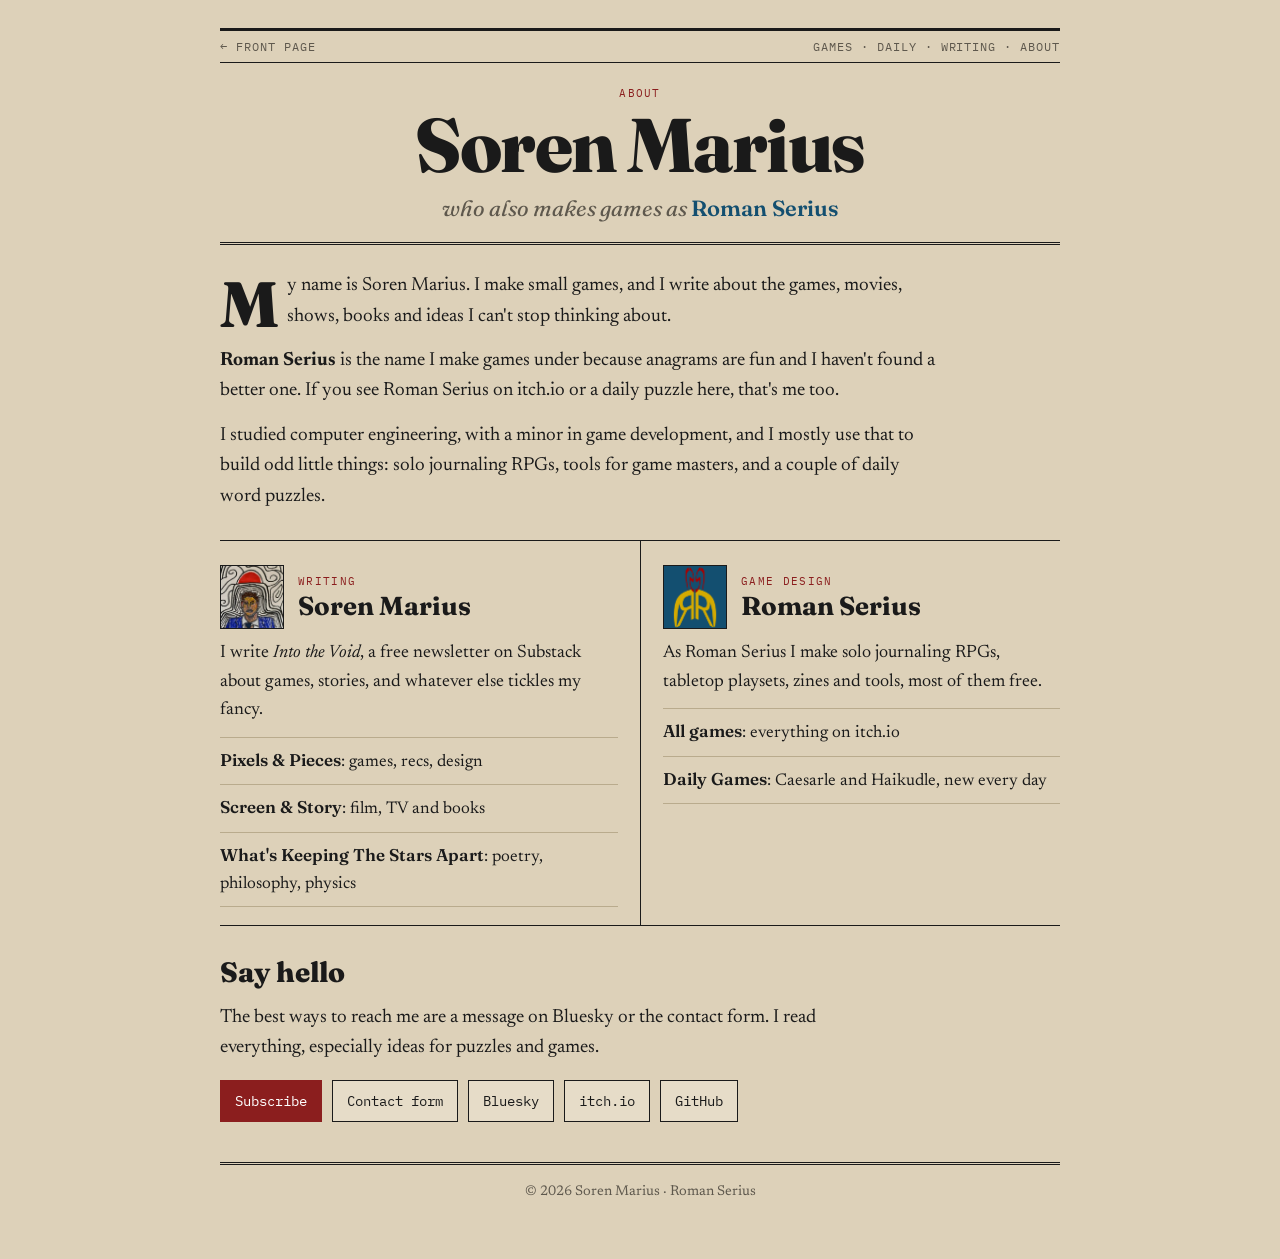
==== about/index.html @ 3c397c4f "Update about, and games pages" ====
<!doctype html>
<html lang="en">
<head>
<meta charset="utf-8">
<meta name="viewport" content="width=device-width, initial-scale=1">
<title>About · Soren Marius / Roman Serius</title>
<link rel="canonical" href="https://romanserius.com/about/">
<meta name="description" content="Soren Marius writes about games, film, books and why things work. Roman Serius is the name he makes games under.">
<meta property="og:type" content="profile">
<meta property="og:title" content="About Soren Marius / Roman Serius">
<meta property="og:description" content="Soren Marius writes. Roman Serius makes games. Same person, two hats.">
<meta property="og:url" content="https://romanserius.com/about/">
<meta property="og:image" content="https://romanserius.com/images/soren-marius-portrait.jpg">
<link rel="icon" href="/images/roman-serius-monogram.png">
<link rel="preconnect" href="https://fonts.googleapis.com">
<link rel="preconnect" href="https://fonts.gstatic.com" crossorigin>
<link href="https://fonts.googleapis.com/css2?family=Fraunces:opsz,wght@9..144,400;9..144,600;9..144,800&family=Newsreader:ital,opsz,wght@0,6..72,400;1,6..72,400&family=IBM+Plex+Mono:wght@400;500&display=swap" rel="stylesheet">
<style>
  /* Same newsprint palette as the front page */
  :root{
    --paper:#DDD1B9; --paper-2:#E6DCC8; --ink:#1A1A1A; --muted:#5E584D;
    --rule:#B9AB8D; --red:#8B1E1E; --blue:#134F70; --gold:#D4A800;
  }
  *{box-sizing:border-box}
  html{-webkit-text-size-adjust:100%}
  body{margin:0;background:var(--paper);color:var(--ink);
    font-family:"Newsreader",Georgia,serif;font-size:19px;line-height:1.6}
  a{color:inherit;text-decoration-color:var(--red);text-underline-offset:3px}
  a:hover{color:var(--red)}
  .wrap{max-width:880px;margin:0 auto;padding:28px 20px 56px}

  .dateline{display:flex;justify-content:space-between;gap:12px;flex-wrap:wrap;
    font-family:"IBM Plex Mono",monospace;font-size:12px;letter-spacing:.08em;
    text-transform:uppercase;color:var(--muted);
    border-top:3px solid var(--ink);border-bottom:1px solid var(--ink);padding:6px 0}
  .dateline a{text-decoration:none}
  .mast{text-align:center;padding:22px 0 16px;border-bottom:3px double var(--ink)}
  .mast .kicker{margin:0 0 6px}
  .mast h1{font-family:"Fraunces",Georgia,serif;font-weight:800;font-size:clamp(40px,8vw,76px);
    line-height:.95;margin:0;letter-spacing:-.02em}
  .mast .aka{font-family:"Fraunces",serif;font-style:italic;font-size:clamp(18px,3vw,22px);margin:10px 0 0;color:var(--muted)}
  .mast .aka b{color:var(--blue);font-style:normal;font-weight:600}

  .kicker{font-family:"IBM Plex Mono",monospace;font-size:11px;letter-spacing:.12em;text-transform:uppercase;color:var(--red);margin:0 0 4px}

  .lede{padding:26px 0 14px;border-bottom:1px solid var(--ink)}
  .lede p{margin:0 0 14px;max-width:720px}
  .lede p:first-of-type::first-letter{font-family:"Fraunces",serif;font-weight:800;float:left;font-size:64px;line-height:.85;padding:6px 8px 0 0}

  .hats{display:grid;grid-template-columns:1fr 1fr;border-bottom:1px solid var(--ink)}
  .hat{padding:24px 22px 18px 0}
  .hat + .hat{padding:24px 0 18px 22px;border-left:1px solid var(--ink)}
  .hat .head{display:flex;gap:14px;align-items:center;margin-bottom:10px}
  .hat .head .kicker{font-size:11px;margin:0 0 2px}
  .hat .head img{width:64px;height:64px;object-fit:cover;border:1px solid var(--ink);flex:none}
  .hat h2{font-family:"Fraunces",serif;font-size:26px;margin:0;line-height:1.1}
  .hat p{margin:0 0 12px;font-size:18px}
  .hat ul{margin:0;padding:0;list-style:none}
  .hat li{border-top:1px solid var(--rule);padding:8px 0;font-size:17px}
  .hat li:last-child{border-bottom:1px solid var(--rule)}
  .hat li a{text-decoration:none;font-family:"Fraunces",serif;font-weight:600}
  .hat li a:hover{text-decoration:underline}

  .contact{padding:24px 0 6px}
  .contact h2{font-family:"Fraunces",serif;font-size:28px;margin:0 0 8px;font-weight:800}
  .contact p{margin:0 0 16px;max-width:620px}
  .btns{display:flex;flex-wrap:wrap;gap:10px}
  .btn{font-family:"IBM Plex Mono",monospace;font-size:14px;text-decoration:none;
    border:1px solid var(--ink);padding:9px 14px;background:var(--paper-2);color:var(--ink)}
  .btn:hover,.btn:focus-visible{background:var(--ink);color:var(--paper)}
  .btn.primary{background:var(--red);color:#fff;border-color:var(--red)}
  .btn.primary:hover{background:var(--ink);border-color:var(--ink)}

  footer{text-align:center;color:var(--muted);font-size:14px;margin-top:34px;border-top:3px double var(--ink);padding-top:16px}
  :focus-visible{outline:2px solid var(--red);outline-offset:2px}

  @media (max-width:700px){
    body{font-size:18px}
    .hats{grid-template-columns:1fr}
    .hat,.hat + .hat{padding:22px 0 16px;border-left:0}
    .hat + .hat{border-top:1px solid var(--ink)}
  }
</style>
<script data-goatcounter="https://roman-serius.goatcounter.com/count" async src="//gc.zgo.at/count.js"></script>
</head>
<body>
<div class="wrap">

  <div class="dateline">
    <span><a href="/">← Front page</a></span>
    <span><a href="/games/">Games</a> · <a href="/daily-games/">Daily</a> · <a href="https://intothevoidpress.substack.com">Writing</a> · About</span>
  </div>

  <header class="mast">
    <p class="kicker">About</p>
    <h1>Soren Marius</h1>
    <p class="aka">who also makes games as <b>Roman Serius</b></p>
  </header>

  <section class="lede" aria-label="Introduction">
    <div>
      <p>My name is Soren Marius. I make small games, and I write about the games, movies, shows, books and ideas I can't stop thinking about.</p>
      <p><b>Roman Serius</b> is the name I make games under because anagrams are fun and I haven't found a better one. If you see Roman Serius on itch.io or a daily puzzle here, that's me too.</p>
      <p>I studied computer engineering, with a minor in game development, and I mostly use that to build odd little things: solo journaling RPGs, tools for game masters, and a couple of daily word puzzles.</p>
    </div>
  </section>

  <section class="hats" aria-label="Two names">
    <div class="hat">
      <div class="head">
        <img src="/images/soren-marius-portrait.jpg" alt="Hand-drawn marker portrait of Soren Marius">
        <div><p class="kicker">Writing</p><h2>Soren Marius</h2></div>
      </div>
      <p>I write <i>Into the Void</i>, a free newsletter on Substack about games, stories, and whatever else tickles my fancy.</p>
      <ul>
        <li><a href="https://intothevoidpress.substack.com/s/pixels-and-pieces">Pixels &amp; Pieces</a>: games, recs, design</li>
        <li><a href="https://intothevoidpress.substack.com/s/screen-and-story">Screen &amp; Story</a>: film, TV and books</li>
        <li><a href="https://intothevoidpress.substack.com/s/whats-keeping-the-stars-apart">What's Keeping The Stars Apart</a>: poetry, philosophy, physics</li>
      </ul>
    </div>
    <div class="hat">
      <div class="head">
        <img src="/images/roman-serius-monogram.png" alt="">
        <div><p class="kicker">Game design</p><h2>Roman Serius</h2></div>
      </div>
      <p>As Roman Serius I make solo journaling RPGs, tabletop playsets, zines and tools, most of them free.</p>
      <ul>
        <li><a href="/games/">All games</a>: everything on itch.io</li>
        <li><a href="/daily-games/">Daily Games</a>: Caesarle and Haikudle, new every day</li>
      </ul>
    </div>
  </section>

  <section class="contact" aria-labelledby="contact">
    <h2 id="contact">Say hello</h2>
    <p>The best ways to reach me are a message on Bluesky or the contact form. I read everything, especially ideas for puzzles and games.</p>
    <div class="btns">
      <a class="btn primary" href="https://intothevoidpress.substack.com/subscribe">Subscribe</a>
      <a class="btn" href="/daily-games/contact/">Contact form</a>
      <a class="btn" href="https://bsky.app/profile/romanserius.com">Bluesky</a>
      <a class="btn" href="https://roman-serius.itch.io">itch.io</a>
      <a class="btn" href="https://github.com/Roman-Serius">GitHub</a>
    </div>
  </section>

  <footer>© 2026 Soren Marius · Roman Serius</footer>
</div>
</body>
</html>
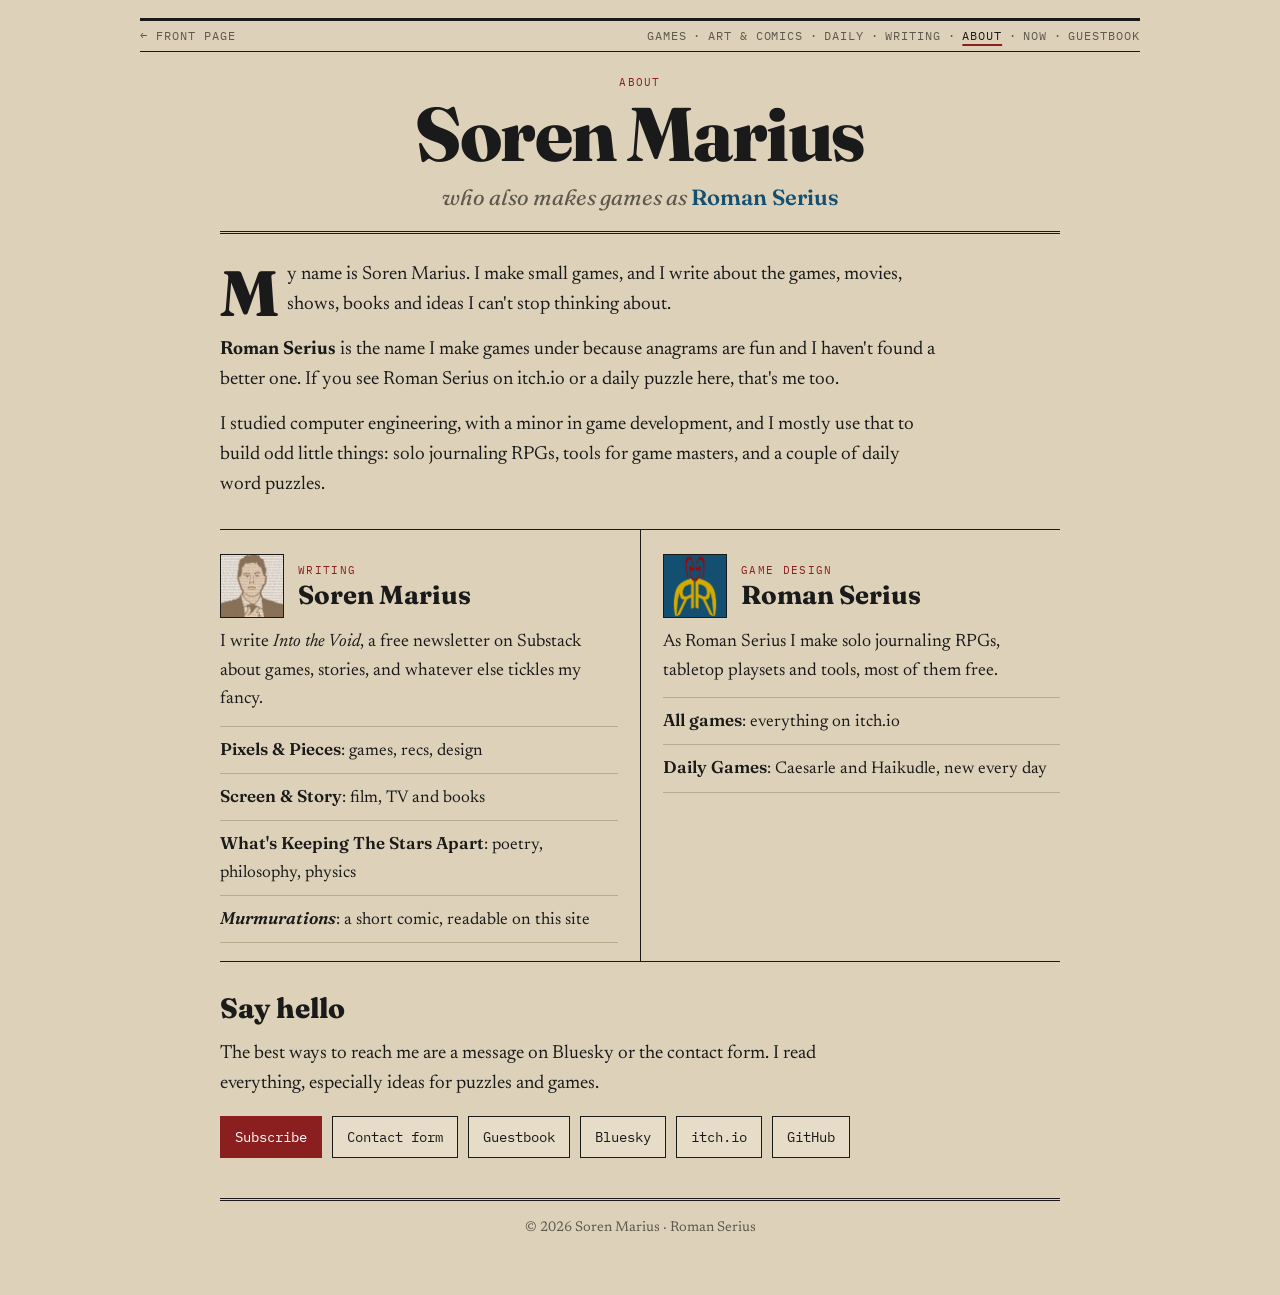
==== commit cd5a2f2b: "newspaper overhaul" ====
--- a/about/index.html
+++ b/about/index.html
@@ -10,8 +10,11 @@
 <meta property="og:title" content="About Soren Marius / Roman Serius">
 <meta property="og:description" content="Soren Marius writes. Roman Serius makes games. Same person, two hats.">
 <meta property="og:url" content="https://romanserius.com/about/">
-<meta property="og:image" content="https://romanserius.com/images/soren-marius-portrait.jpg">
+<meta property="og:image" content="https://romanserius.com/images/soren-logo-og.jpg">
+<meta property="og:image:width" content="1200">
+<meta property="og:image:height" content="630">
 <link rel="icon" href="/images/roman-serius-monogram.png">
+<link rel="stylesheet" href="/assets/dateline.css">
 <link rel="preconnect" href="https://fonts.googleapis.com">
 <link rel="preconnect" href="https://fonts.gstatic.com" crossorigin>
 <link href="https://fonts.googleapis.com/css2?family=Fraunces:opsz,wght@9..144,400;9..144,600;9..144,800&family=Newsreader:ital,opsz,wght@0,6..72,400;1,6..72,400&family=IBM+Plex+Mono:wght@400;500&display=swap" rel="stylesheet">
@@ -27,13 +30,8 @@
     font-family:"Newsreader",Georgia,serif;font-size:19px;line-height:1.6}
   a{color:inherit;text-decoration-color:var(--red);text-underline-offset:3px}
   a:hover{color:var(--red)}
-  .wrap{max-width:880px;margin:0 auto;padding:28px 20px 56px}
+  .wrap{max-width:880px;margin:0 auto;padding:0 20px 56px}
 
-  .dateline{display:flex;justify-content:space-between;gap:12px;flex-wrap:wrap;
-    font-family:"IBM Plex Mono",monospace;font-size:12px;letter-spacing:.08em;
-    text-transform:uppercase;color:var(--muted);
-    border-top:3px solid var(--ink);border-bottom:1px solid var(--ink);padding:6px 0}
-  .dateline a{text-decoration:none}
   .mast{text-align:center;padding:22px 0 16px;border-bottom:3px double var(--ink)}
   .mast .kicker{margin:0 0 6px}
   .mast h1{font-family:"Fraunces",Georgia,serif;font-weight:800;font-size:clamp(40px,8vw,76px);
@@ -84,12 +82,22 @@
 <script data-goatcounter="https://roman-serius.goatcounter.com/count" async src="//gc.zgo.at/count.js"></script>
 </head>
 <body>
+<header class="dateline-bar">
+  <div class="dateline">
+    <a class="dl-home" href="/">← Front page</a>
+    <nav class="site-nav" aria-label="Site">
+      <a href="/games/">Games</a>
+      <a href="/art-and-comics/">Art &amp; Comics</a>
+      <a href="/daily-games/">Daily</a>
+      <a href="https://intothevoidpress.substack.com">Writing</a>
+      <a href="/about/" aria-current="page">About</a>
+      <a href="/now/">Now</a>
+      <a href="/guestbook/">Guestbook</a>
+    </nav>
+  </div>
+</header>
 <div class="wrap">
 
-  <div class="dateline">
-    <span><a href="/">← Front page</a></span>
-    <span><a href="/games/">Games</a> · <a href="/daily-games/">Daily</a> · <a href="https://intothevoidpress.substack.com">Writing</a> · About</span>
-  </div>
 
   <header class="mast">
     <p class="kicker">About</p>
@@ -108,7 +116,7 @@
   <section class="hats" aria-label="Two names">
     <div class="hat">
       <div class="head">
-        <img src="/images/soren-marius-portrait.jpg" alt="Hand-drawn marker portrait of Soren Marius">
+        <img src="/images/soren-logo.webp" alt="Soren Marius logo: a drawn portrait in browns over a repeating line of text, "we're here because we're here"">
         <div><p class="kicker">Writing</p><h2>Soren Marius</h2></div>
       </div>
       <p>I write <i>Into the Void</i>, a free newsletter on Substack about games, stories, and whatever else tickles my fancy.</p>
@@ -116,6 +124,7 @@
         <li><a href="https://intothevoidpress.substack.com/s/pixels-and-pieces">Pixels &amp; Pieces</a>: games, recs, design</li>
         <li><a href="https://intothevoidpress.substack.com/s/screen-and-story">Screen &amp; Story</a>: film, TV and books</li>
         <li><a href="https://intothevoidpress.substack.com/s/whats-keeping-the-stars-apart">What's Keeping The Stars Apart</a>: poetry, philosophy, physics</li>
+        <li><a href="/art-and-comics/#murmurations"><i>Murmurations</i></a>: a short comic, readable on this site</li>
       </ul>
     </div>
     <div class="hat">
@@ -123,7 +132,7 @@
         <img src="/images/roman-serius-monogram.png" alt="">
         <div><p class="kicker">Game design</p><h2>Roman Serius</h2></div>
       </div>
-      <p>As Roman Serius I make solo journaling RPGs, tabletop playsets, zines and tools, most of them free.</p>
+      <p>As Roman Serius I make solo journaling RPGs, tabletop playsets and tools, most of them free.</p>
       <ul>
         <li><a href="/games/">All games</a>: everything on itch.io</li>
         <li><a href="/daily-games/">Daily Games</a>: Caesarle and Haikudle, new every day</li>
@@ -137,6 +146,7 @@
     <div class="btns">
       <a class="btn primary" href="https://intothevoidpress.substack.com/subscribe">Subscribe</a>
       <a class="btn" href="/daily-games/contact/">Contact form</a>
+      <a class="btn" href="/guestbook/">Guestbook</a>
       <a class="btn" href="https://bsky.app/profile/romanserius.com">Bluesky</a>
       <a class="btn" href="https://roman-serius.itch.io">itch.io</a>
       <a class="btn" href="https://github.com/Roman-Serius">GitHub</a>
--- a/assets/dateline.css
+++ b/assets/dateline.css
@@ -0,0 +1,98 @@
+/* The site header: one newspaper dateline on every page of romanserius.com.
+   Used by the paper pages (front page, about, now, guestbook), the blue pages
+   (games, zines) AND every daily-games page, which load it from
+   https://romanserius.com/assets/dateline.css. Change the header here only.
+
+   Markup:
+   <header class="dateline-bar">            add "blue" on navy pages,
+     <div class="dateline">                 "has-tools" on game pages
+       <a class="dl-home" href="/">← Front page</a>
+       <nav class="site-nav" aria-label="Site"> …links… </nav>
+       <div class="tools"> …game buttons… </div>   (game pages only)
+     </div>
+   </header>
+   Fonts: pages load IBM Plex Mono (with Fraunces + Newsreader) from Google Fonts. */
+
+.dateline-bar {
+  --dl-ink: #1A1A1A;
+  --dl-muted: #5E584D;
+  --dl-accent: #8B1E1E;
+  max-width: 1040px;              /* same frame as the front page: 1000 of content + 20px each side */
+  margin: 0 auto;
+  padding: 18px 20px 0;
+  box-sizing: border-box;
+}
+.dateline-bar.blue {
+  --dl-ink: #f3ead3;
+  --dl-muted: #a9b2cc;
+  --dl-accent: #e3b448;
+}
+.dateline {
+  display: flex;
+  align-items: center;
+  justify-content: space-between;
+  gap: 4px 16px;
+  flex-wrap: wrap;
+  font-family: "IBM Plex Mono", ui-monospace, "SF Mono", Menlo, monospace;
+  font-size: 12px;
+  line-height: 1.5;
+  letter-spacing: .08em;
+  text-transform: uppercase;
+  color: var(--dl-muted);
+  border-top: 3px solid var(--dl-ink);
+  border-bottom: 1px solid var(--dl-ink);
+  padding: 6px 0;
+}
+.dateline a { color: inherit; text-decoration: none; }
+.dateline a:hover, .dateline a:focus-visible { color: var(--dl-ink); }
+.dateline .dl-home { white-space: nowrap; }
+
+.dateline .site-nav {
+  display: flex;
+  flex-wrap: wrap;
+  justify-content: flex-end;
+  margin-left: auto;
+  row-gap: 2px;
+}
+.dateline .site-nav a { white-space: nowrap; }
+.dateline .site-nav a + a::before {
+  content: "·";
+  display: inline-block;
+  margin: 0 .55em;
+  color: var(--dl-muted);
+}
+.dateline .site-nav a[aria-current="page"] {
+  color: var(--dl-ink);
+  text-decoration: underline;
+  text-decoration-color: var(--dl-accent);
+  text-decoration-thickness: 2px;
+  text-underline-offset: 4px;
+}
+/* Game buttons sit on the left, next to "Front page", so the links on the
+   right are in exactly the same place on every page. */
+.dateline .dl-home { order: 0; }
+.dateline .tools { order: 1; display: flex; gap: 6px; margin-right: auto; }
+.dateline .site-nav { order: 2; }
+.dateline .tools .icon-btn {
+  height: 26px; min-width: 30px; padding: 0 6px;
+  font-size: 14px; line-height: 1; letter-spacing: 0; text-transform: none;
+  margin: -4px 0;           /* keep the bar as thin as on other pages */
+}
+
+@media (max-width: 760px) {
+  .dateline-bar { padding: 14px 16px 0; }
+}
+/* Phones: links get their own full-width line, no dots, so nothing wraps. */
+@media (max-width: 600px) {
+  .dateline .site-nav {
+    width: 100%; margin-left: 0; justify-content: space-between;
+    font-size: 11px; letter-spacing: .03em;
+  }
+  .dateline .site-nav a + a::before { display: none; }
+}
+/* Game pages: on phones the buttons matter more than the links. */
+@media (max-width: 560px) {
+  .dateline-bar.has-tools .site-nav { display: none; }
+  .dateline-bar.has-tools .dateline { padding: 4px 0; }
+  .dateline-bar.has-tools .tools { margin-left: auto; margin-right: 0; }
+}
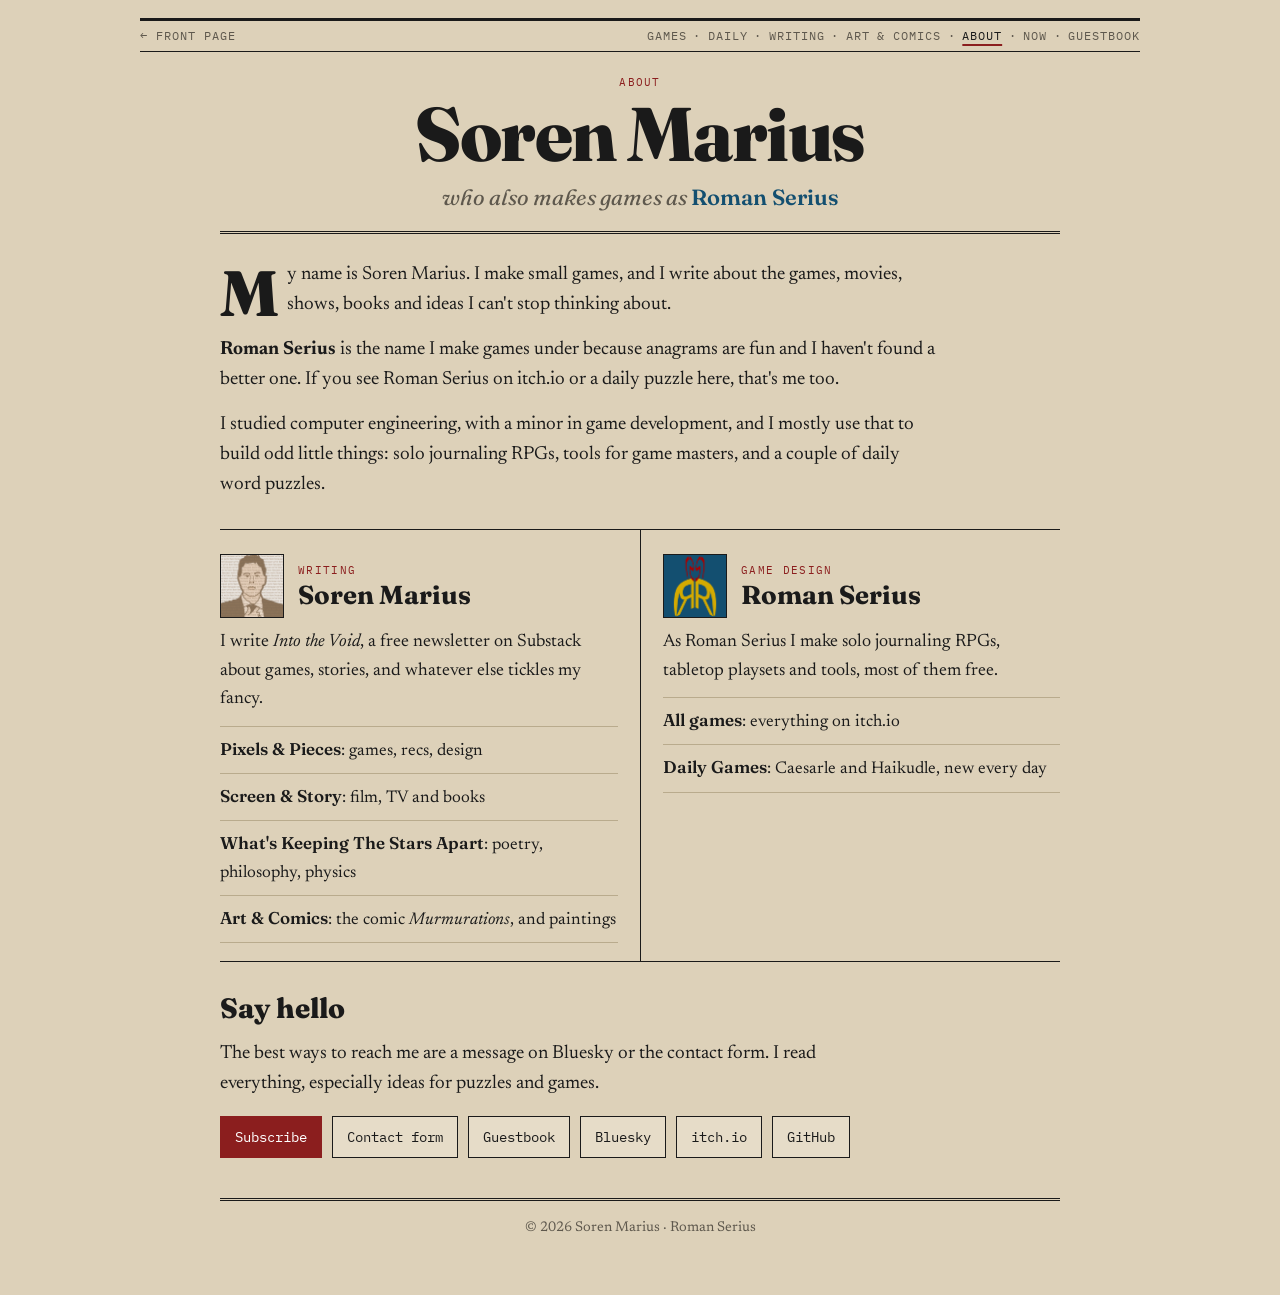
==== commit 564600a0: "update" ====
--- a/about/index.html
+++ b/about/index.html
@@ -87,9 +87,9 @@
     <a class="dl-home" href="/">← Front page</a>
     <nav class="site-nav" aria-label="Site">
       <a href="/games/">Games</a>
-      <a href="/art-and-comics/">Art &amp; Comics</a>
       <a href="/daily-games/">Daily</a>
       <a href="https://intothevoidpress.substack.com">Writing</a>
+      <a href="/art-and-comics/">Art &amp; Comics</a>
       <a href="/about/" aria-current="page">About</a>
       <a href="/now/">Now</a>
       <a href="/guestbook/">Guestbook</a>
@@ -124,7 +124,7 @@
         <li><a href="https://intothevoidpress.substack.com/s/pixels-and-pieces">Pixels &amp; Pieces</a>: games, recs, design</li>
         <li><a href="https://intothevoidpress.substack.com/s/screen-and-story">Screen &amp; Story</a>: film, TV and books</li>
         <li><a href="https://intothevoidpress.substack.com/s/whats-keeping-the-stars-apart">What's Keeping The Stars Apart</a>: poetry, philosophy, physics</li>
-        <li><a href="/art-and-comics/#murmurations"><i>Murmurations</i></a>: a short comic, readable on this site</li>
+        <li><a href="/art-and-comics/">Art &amp; Comics</a>: the comic <i>Murmurations</i>, and paintings</li>
       </ul>
     </div>
     <div class="hat">
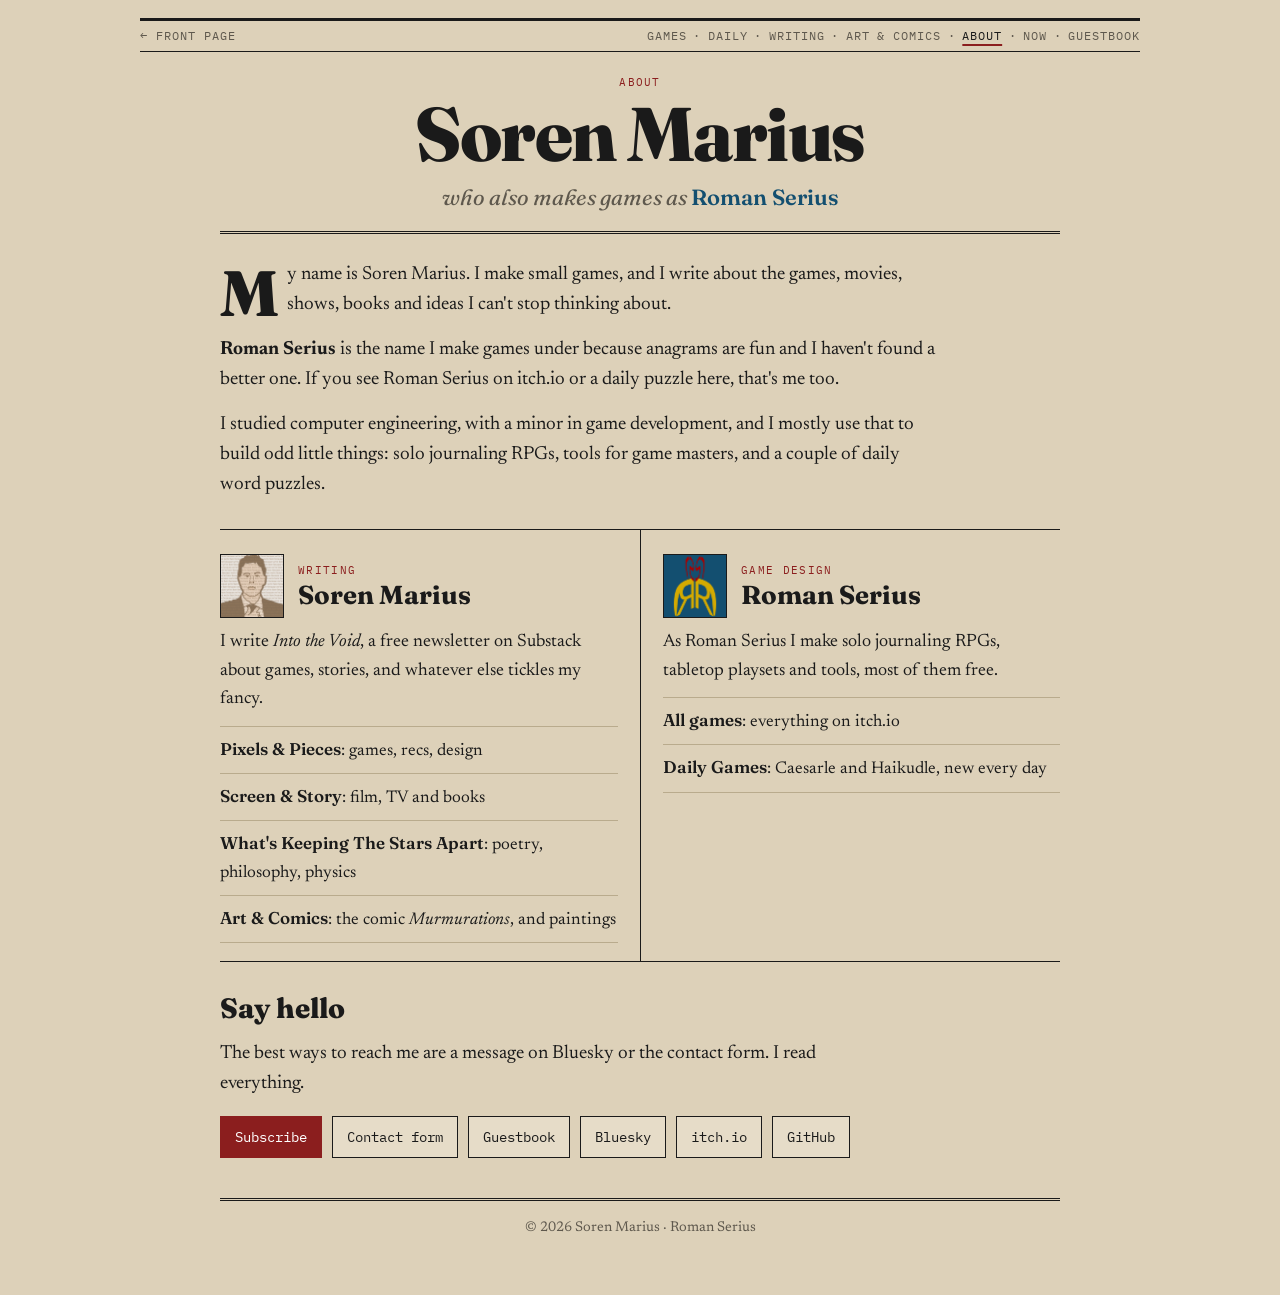
==== commit 16d83d5b: "update" ====
--- a/about/index.html
+++ b/about/index.html
@@ -142,7 +142,7 @@
 
   <section class="contact" aria-labelledby="contact">
     <h2 id="contact">Say hello</h2>
-    <p>The best ways to reach me are a message on Bluesky or the contact form. I read everything, especially ideas for puzzles and games.</p>
+    <p>The best ways to reach me are a message on Bluesky or the contact form. I read everything.</p>
     <div class="btns">
       <a class="btn primary" href="https://intothevoidpress.substack.com/subscribe">Subscribe</a>
       <a class="btn" href="/daily-games/contact/">Contact form</a>
